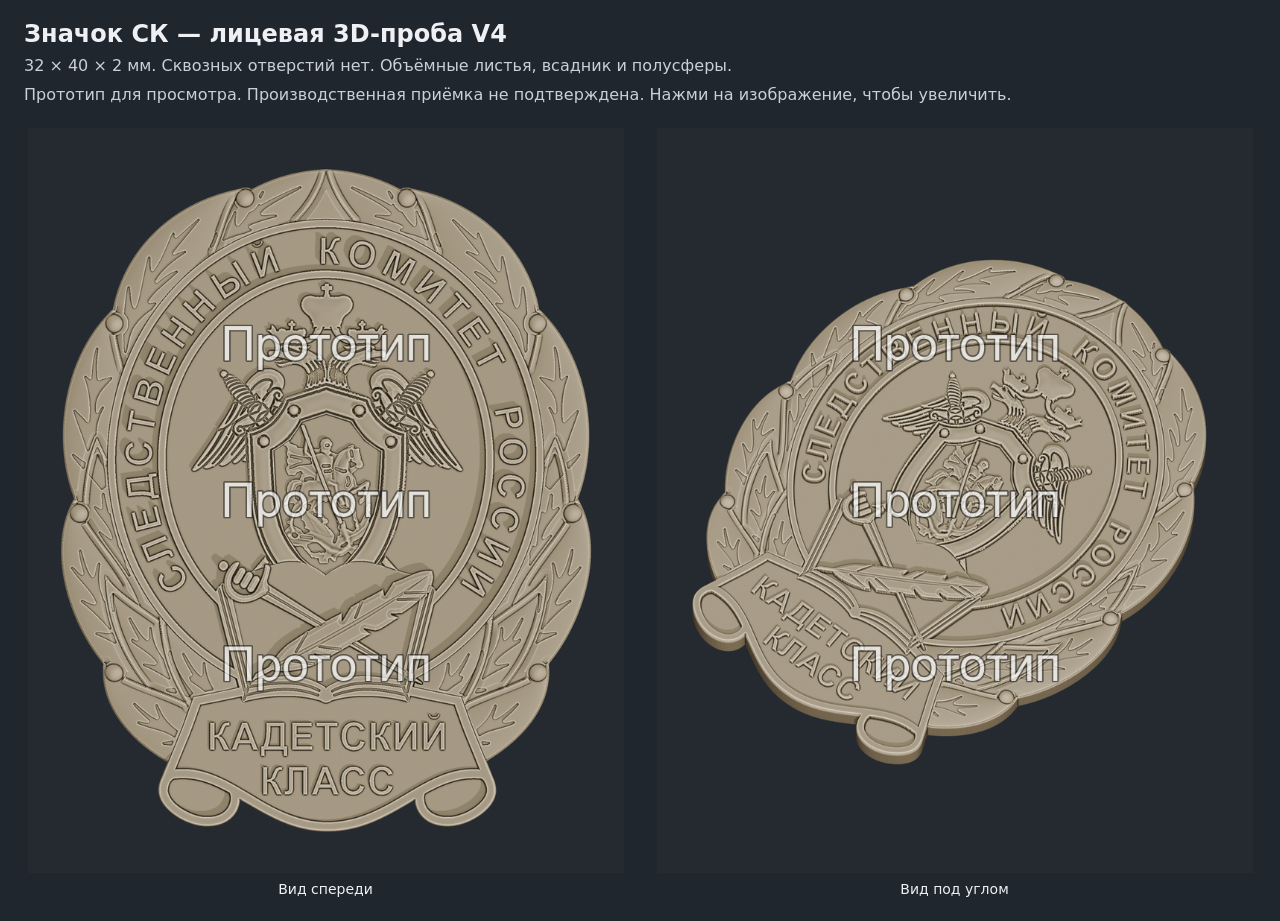
==== index.html @ 897bea36 "Publish protected SK badge V4 preview" ====
<!doctype html>
<html lang="ru"><head><meta charset="utf-8"><meta name="viewport" content="width=device-width,initial-scale=1"><title>Значок СК — 3D-проба V4</title>
<style>*{box-sizing:border-box}body{margin:0;background:#20262e;color:#eef0f3;font:16px system-ui}header{padding:20px 24px 6px}h1{font-size:24px;margin:0 0 8px}p{margin:0 0 10px;color:#c9d0da}.views{display:grid;grid-template-columns:1fr 1fr;gap:18px;padding:8px 20px 24px;max-width:1700px;margin:auto}.views img{display:block;width:100%;max-height:calc(100vh - 155px);object-fit:contain}.views a{color:inherit;text-decoration:none}figcaption{text-align:center;margin-top:8px;font-size:14px}figure{margin:0}@media(max-width:700px){.views{grid-template-columns:1fr}.views img{max-height:85vh}h1{font-size:20px}}</style></head>
<body><header><h1>Значок СК — лицевая 3D-проба V4</h1><p>32 × 40 × 2 мм. Сквозных отверстий нет. Объёмные листья, всадник и полусферы.</p><p>Прототип для просмотра. Производственная приёмка не подтверждена. Нажми на изображение, чтобы увеличить.</p></header>
<main class="views"><figure><a href="badge-front.png"><img src="badge-front.png" alt="Значок СК, вид спереди"></a><figcaption>Вид спереди</figcaption></figure><figure><a href="badge-angle.png"><img src="badge-angle.png" alt="Значок СК, вид под углом"></a><figcaption>Вид под углом</figcaption></figure></main></body></html>
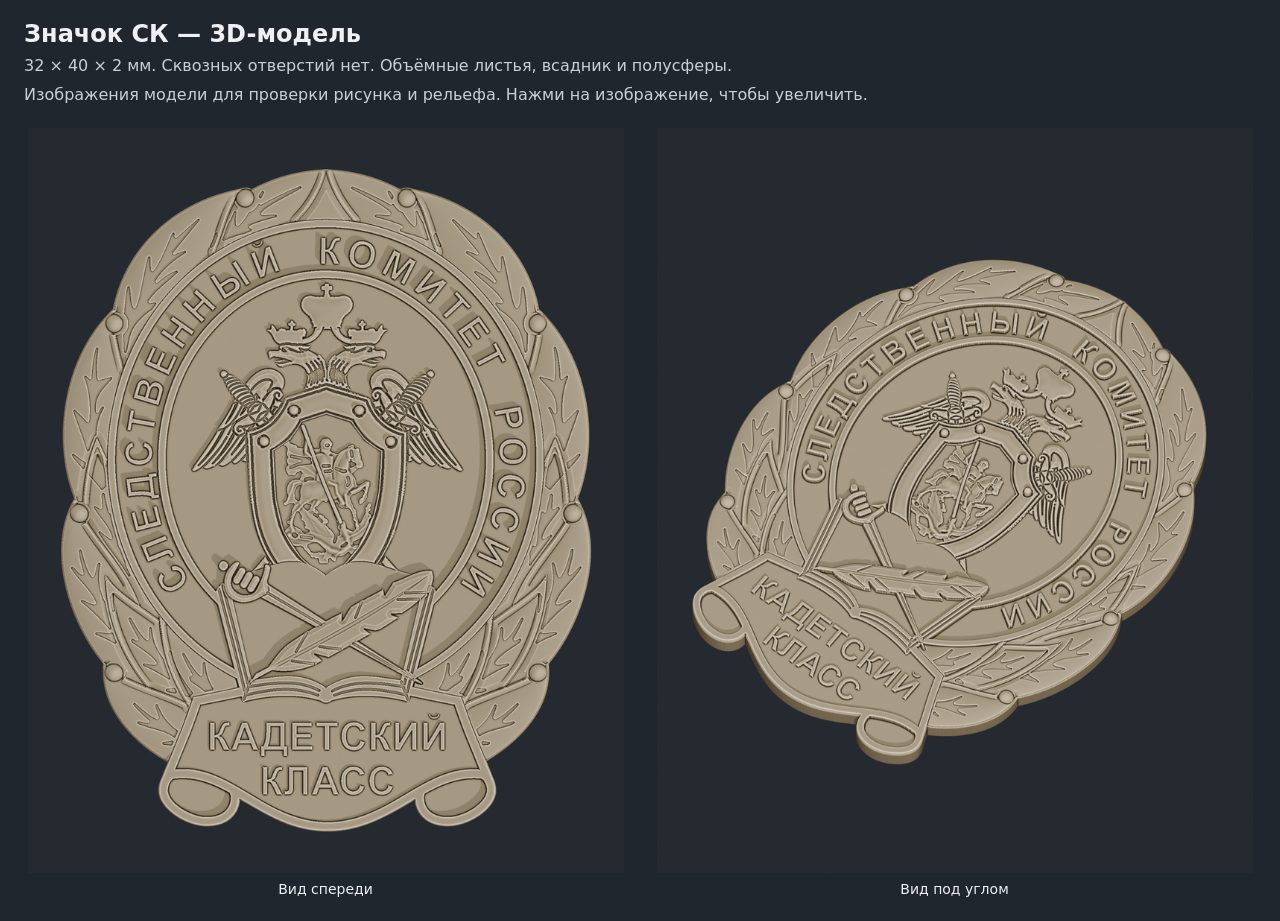
==== commit 00ad70f7: "Show model views without overlay text" ====
--- a/index.html
+++ b/index.html
@@ -1,5 +1,5 @@
 <!doctype html>
-<html lang="ru"><head><meta charset="utf-8"><meta name="viewport" content="width=device-width,initial-scale=1"><title>Значок СК — 3D-проба V4</title>
-<style>*{box-sizing:border-box}body{margin:0;background:#20262e;color:#eef0f3;font:16px system-ui}header{padding:20px 24px 6px}h1{font-size:24px;margin:0 0 8px}p{margin:0 0 10px;color:#c9d0da}.views{display:grid;grid-template-columns:1fr 1fr;gap:18px;padding:8px 20px 24px;max-width:1700px;margin:auto}.views img{display:block;width:100%;max-height:calc(100vh - 155px);object-fit:contain}.views a{color:inherit;text-decoration:none}figcaption{text-align:center;margin-top:8px;font-size:14px}figure{margin:0}@media(max-width:700px){.views{grid-template-columns:1fr}.views img{max-height:85vh}h1{font-size:20px}}</style></head>
-<body><header><h1>Значок СК — лицевая 3D-проба V4</h1><p>32 × 40 × 2 мм. Сквозных отверстий нет. Объёмные листья, всадник и полусферы.</p><p>Прототип для просмотра. Производственная приёмка не подтверждена. Нажми на изображение, чтобы увеличить.</p></header>
-<main class="views"><figure><a href="badge-front.png"><img src="badge-front.png" alt="Значок СК, вид спереди"></a><figcaption>Вид спереди</figcaption></figure><figure><a href="badge-angle.png"><img src="badge-angle.png" alt="Значок СК, вид под углом"></a><figcaption>Вид под углом</figcaption></figure></main></body></html>+<html lang="ru"><head><meta charset="utf-8"><meta name="viewport" content="width=device-width,initial-scale=1"><title>Значок СК — 3D-модель</title>
+<style>*{box-sizing:border-box}body{margin:0;background:#20262e;color:#eef0f3;font:16px system-ui}header{padding:20px 24px 6px}h1{font-size:24px;margin:0 0 8px}p{margin:0 0 10px;color:#c9d0da}.views{display:grid;grid-template-columns:1fr 1fr;gap:18px;padding:8px 20px 24px;max-width:1700px;margin:auto}.views img{display:block;width:100%;max-height:calc(100vh - 155px);object-fit:contain}.views a{color:inherit;text-decoration:none}figcaption{text-align:center;margin-top:8px;font-size:14px}figure{margin:0}@media(max-width:700px){.views{grid-template-columns:1fr}.views img{max-height:85vh}h1{font-size:20px}}</style><link rel="stylesheet" href="viewer.css"></head>
+<body><header><h1>Значок СК — 3D-модель</h1><p>32 × 40 × 2 мм. Сквозных отверстий нет. Объёмные листья, всадник и полусферы.</p><p>Изображения модели для проверки рисунка и рельефа. Нажми на изображение, чтобы увеличить.</p></header>
+<main class="views"><figure><a href="badge-front-clean.png"><img src="badge-front-clean.png" alt="Значок СК, вид спереди"></a><figcaption>Вид спереди</figcaption></figure><figure><a href="badge-angle-clean.png"><img src="badge-angle-clean.png" alt="Значок СК, вид под углом"></a><figcaption>Вид под углом</figcaption></figure></main><script src="viewer.js"></script></body></html>
--- a/viewer.css
+++ b/viewer.css
@@ -0,0 +1,7 @@
+.viewer{width:96vw;max-width:1450px;height:94vh;padding:0;border:1px solid #687383;border-radius:8px;background:#20262e;color:white}
+.viewer::backdrop{background:#000c}
+.toolbar{display:flex;align-items:center;justify-content:center;gap:10px;padding:12px;border-bottom:1px solid #46505e}
+.toolbar button{font:inherit;background:#394554;color:white;border:1px solid #7a8798;border-radius:5px;padding:8px 16px;cursor:pointer}
+.toolbar output{min-width:60px;text-align:center}
+.stage{height:calc(100% - 65px);overflow:auto;padding:12px}
+.stage img{display:block;max-width:none;height:auto;margin:auto}
